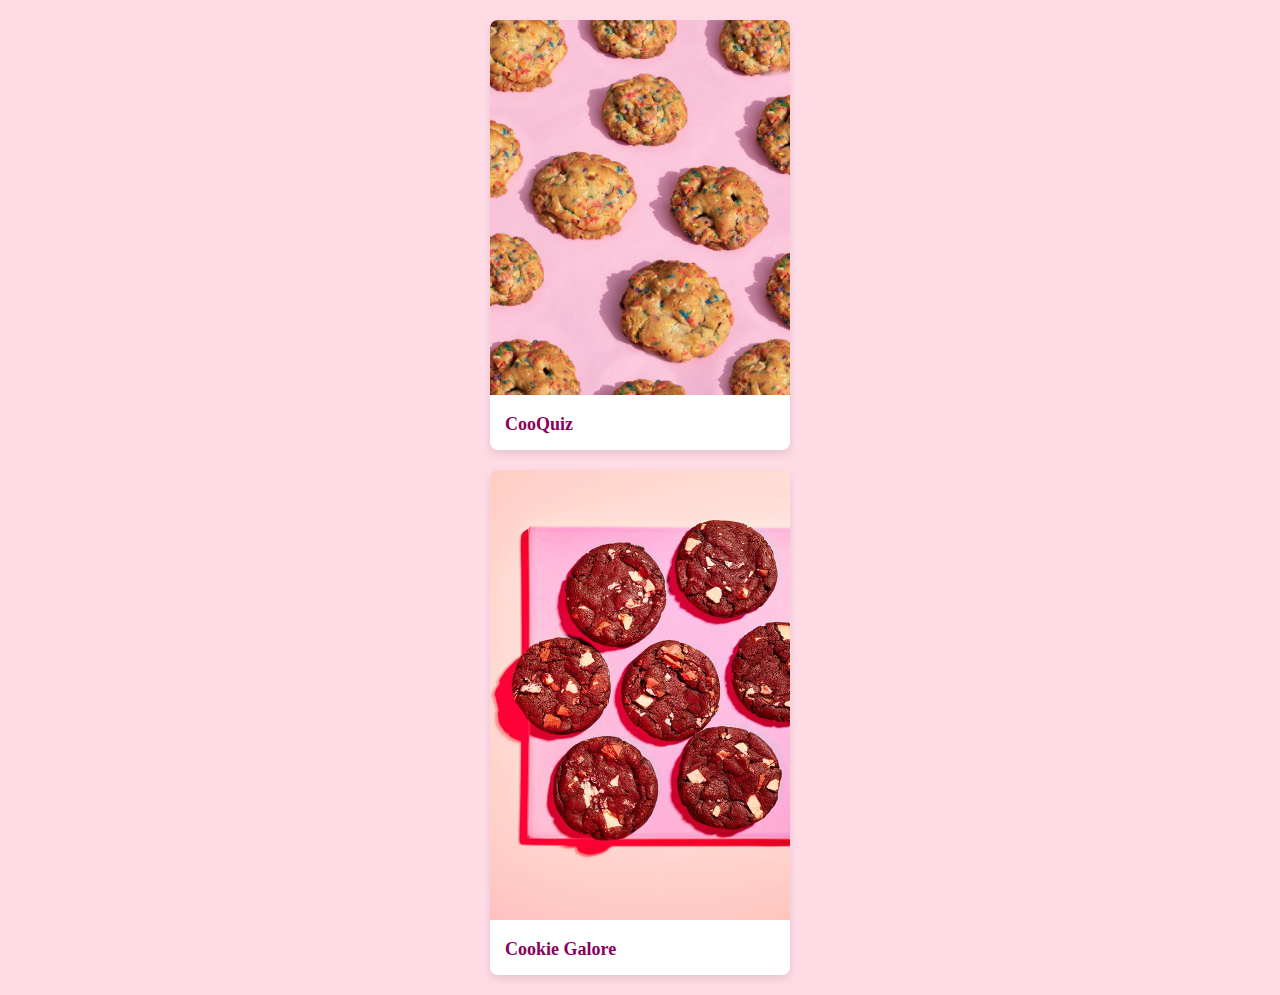
==== Web Sys Project/Main Page/cc.html @ 8fc8a416 "Add files via upload" ====
<!DOCTYPE html>
<html lang="en">
<head>
    <meta charset="UTF-8">
    <meta name="viewport" content="width=device-width, initial-scale=1.0">
    <title>Cookie Cauldron</title>
    <link rel="stylesheet" href="cc.css">
</head>
<body>

    <div class="display-box">
        <img src="img1.jpg" alt="1">
        <div class="content">
            <h2><a href="cookiecauldron.html">CooQuiz</a></h2>
        </div>
     </div>

    <div class="display-box">
        <img src="img2.jpg" alt="2">
        <div class="content">
            <h2><a href="cookies.html">Cookie Galore</a></h2>
        </div>
    </div>

</body>
</html>
---- Web Sys Project/Main Page/cc.css ----
body {
    font-family: 'Rockwell', serif;
    background-color: #ffdbe5;
    margin: 0;
    padding: 0;
}

.display-box {
    background-color: #fff;
    width: 300px;
    box-shadow: 0 4px 8px rgba(0,0,0,0.1);
    border-radius: 8px;
    overflow: hidden;
    transition: transform 0.3s ease;
    margin: 20px auto;
}

.display-box:hover {
    transform: translateY(-5px);
}

.display-box img {
    width: 100%;
    height: auto;
}

.display-box .content {
    padding: 15px;
}

.display-box .content h2 {
    margin: 0;
    font-size: 18px;
    color: #333;
}

.display-box .content h2 a {
    text-decoration: none;
    color: #8a005c;
    font-weight: bold;
    transition: color 0.3s ease;
}

.display-box .content h2 a:hover {
    color: #db73b7; 
}
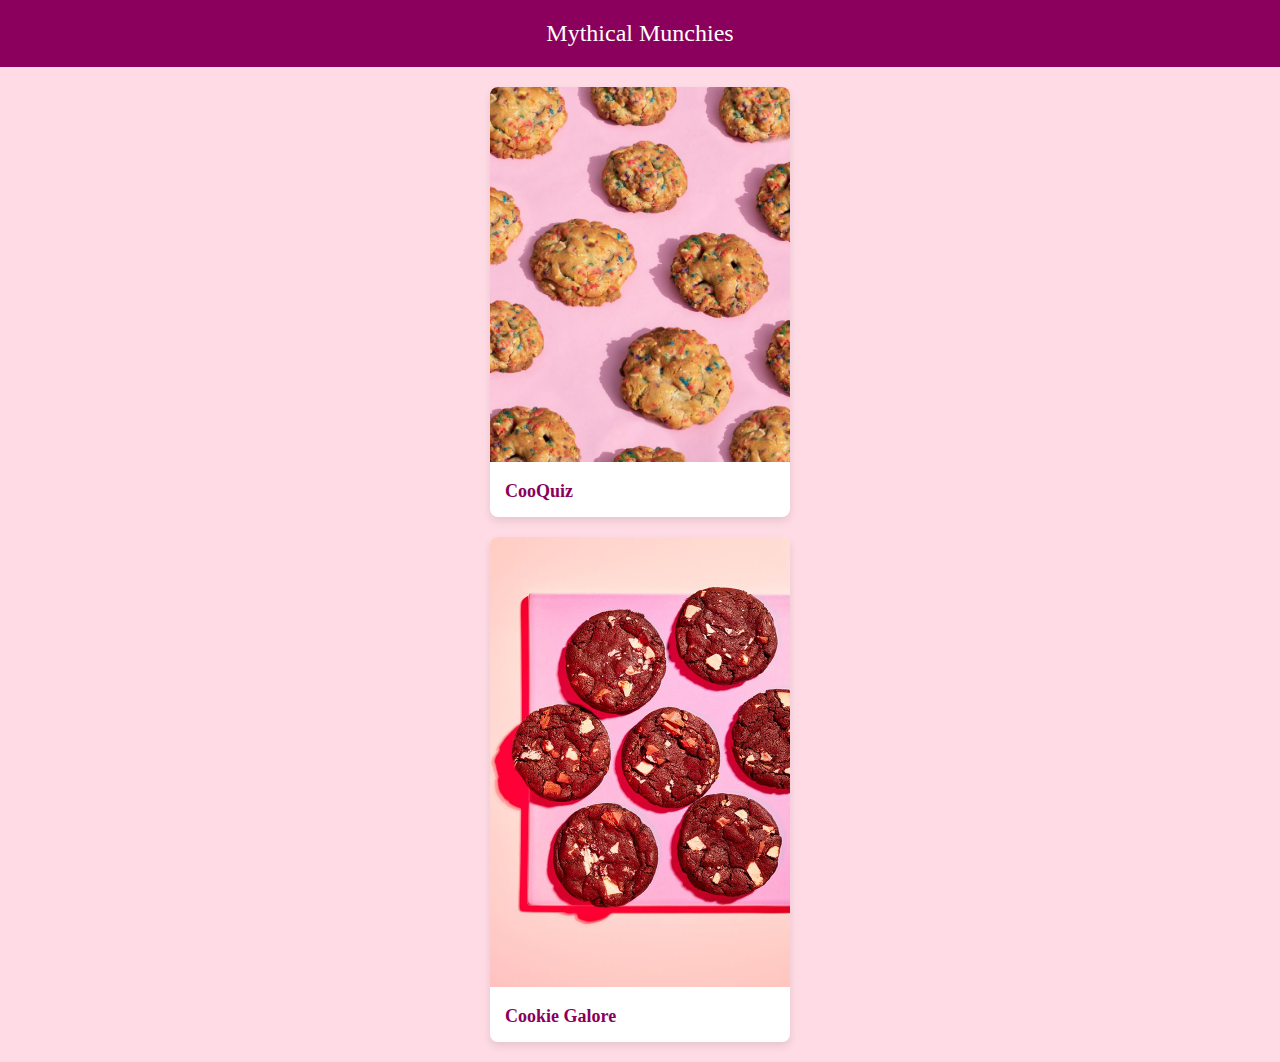
==== commit ee9c658b: "Add files via upload" ====
--- a/Web Sys Project/Main Page/cc.html
+++ b/Web Sys Project/Main Page/cc.html
@@ -7,6 +7,10 @@
     <link rel="stylesheet" href="cc.css">
 </head>
 <body>
+    
+    <header>
+        Mythical Munchies
+      </header>
 
     <div class="display-box">
         <img src="img1.jpg" alt="1">
--- a/Web Sys Project/Main Page/cc.css
+++ b/Web Sys Project/Main Page/cc.css
@@ -4,6 +4,15 @@
     margin: 0;
     padding: 0;
 }
+
+header {
+    background-color: #8a005c;
+    color: white;
+    text-align: center;
+    padding: 20px;
+    border-radius: 0px;
+    font-size: 24px;
+  }
 
 .display-box {
     background-color: #fff;
